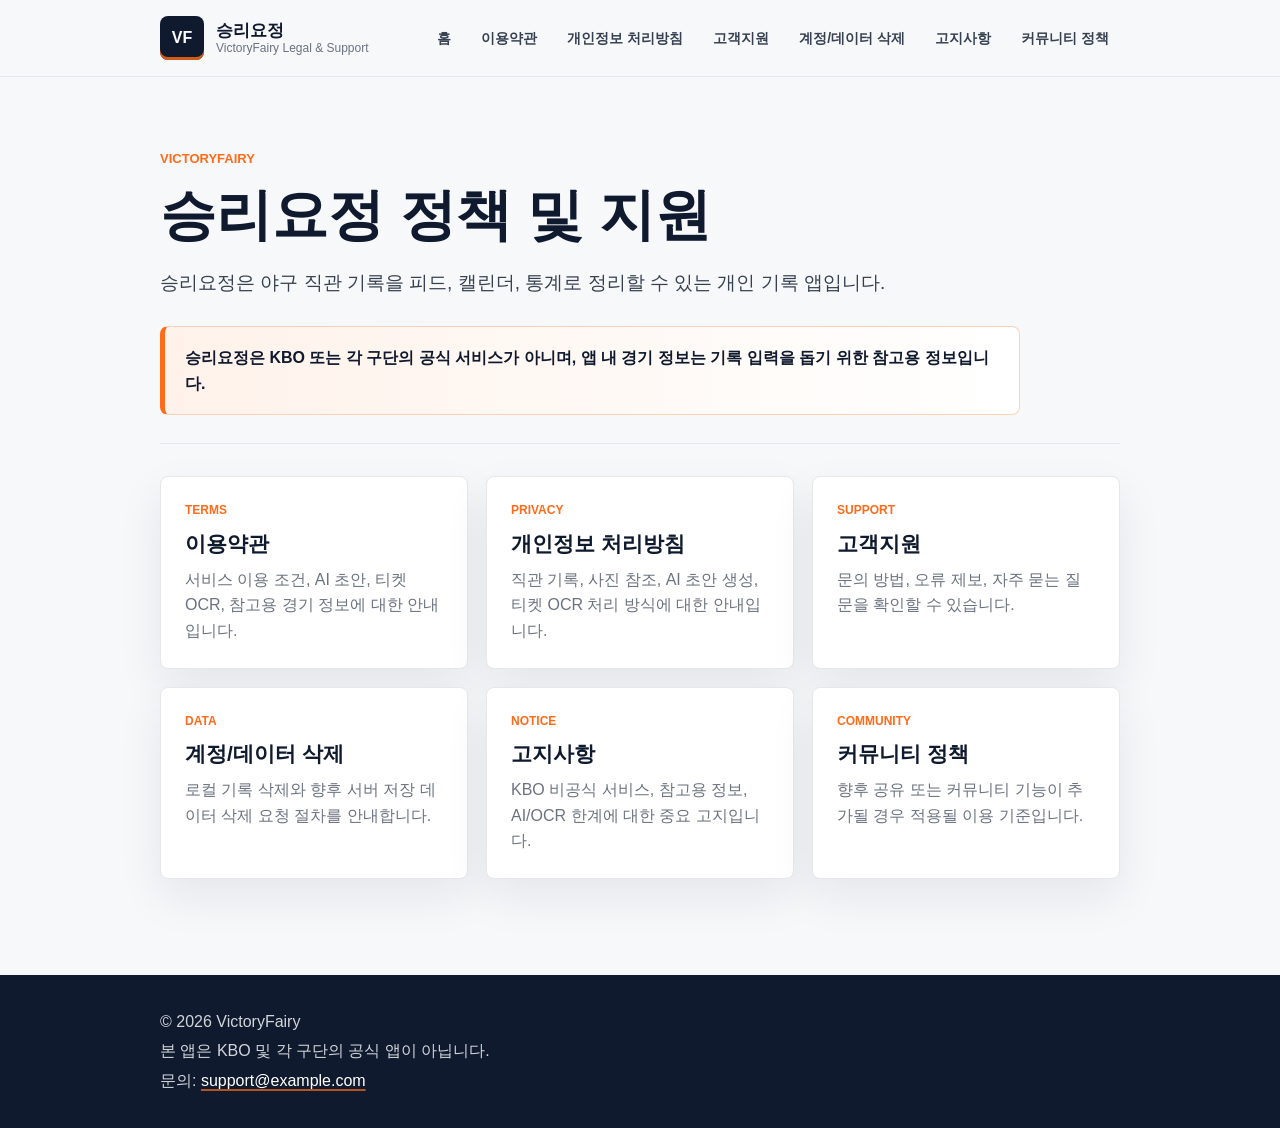
==== index.html @ 868ce9fe "Add VictoryFairy legal pages" ====
<!DOCTYPE html>
<html lang="ko">
<head>
  <meta charset="utf-8">
  <meta name="viewport" content="width=device-width, initial-scale=1">
  <title>승리요정 정책 및 지원</title>
  <meta name="description" content="승리요정 직관일기 정책, 개인정보 처리방침, 고객지원 안내 페이지입니다.">
  <link rel="stylesheet" href="styles.css">
</head>
<body>
  <header class="site-header">
    <div class="container header-inner">
      <a class="brand" href="index.html" aria-label="승리요정 홈">
        <span class="brand-mark">VF</span>
        <span>
          <strong>승리요정</strong>
          <small>VictoryFairy Legal & Support</small>
        </span>
      </a>
      <nav class="nav" aria-label="주요 메뉴">
        <a href="index.html">홈</a>
        <a href="terms.html">이용약관</a>
        <a href="privacy.html">개인정보 처리방침</a>
        <a href="support.html">고객지원</a>
        <a href="delete-account.html">계정/데이터 삭제</a>
        <a href="disclaimer.html">고지사항</a>
        <a href="community-policy.html">커뮤니티 정책</a>
      </nav>
    </div>
  </header>

  <main class="container">
    <section class="hero">
      <p class="eyebrow">VictoryFairy</p>
      <h1>승리요정 정책 및 지원</h1>
      <p class="lead">승리요정은 야구 직관 기록을 피드, 캘린더, 통계로 정리할 수 있는 개인 기록 앱입니다.</p>
      <div class="notice">
        승리요정은 KBO 또는 각 구단의 공식 서비스가 아니며, 앱 내 경기 정보는 기록 입력을 돕기 위한 참고용 정보입니다.
      </div>
    </section>

    <section class="grid cards" aria-label="정책 및 지원 바로가기">
      <a class="card link-card" href="terms.html">
        <span class="card-kicker">Terms</span>
        <h2>이용약관</h2>
        <p>서비스 이용 조건, AI 초안, 티켓 OCR, 참고용 경기 정보에 대한 안내입니다.</p>
      </a>
      <a class="card link-card" href="privacy.html">
        <span class="card-kicker">Privacy</span>
        <h2>개인정보 처리방침</h2>
        <p>직관 기록, 사진 참조, AI 초안 생성, 티켓 OCR 처리 방식에 대한 안내입니다.</p>
      </a>
      <a class="card link-card" href="support.html">
        <span class="card-kicker">Support</span>
        <h2>고객지원</h2>
        <p>문의 방법, 오류 제보, 자주 묻는 질문을 확인할 수 있습니다.</p>
      </a>
      <a class="card link-card" href="delete-account.html">
        <span class="card-kicker">Data</span>
        <h2>계정/데이터 삭제</h2>
        <p>로컬 기록 삭제와 향후 서버 저장 데이터 삭제 요청 절차를 안내합니다.</p>
      </a>
      <a class="card link-card" href="disclaimer.html">
        <span class="card-kicker">Notice</span>
        <h2>고지사항</h2>
        <p>KBO 비공식 서비스, 참고용 정보, AI/OCR 한계에 대한 중요 고지입니다.</p>
      </a>
      <a class="card link-card" href="community-policy.html">
        <span class="card-kicker">Community</span>
        <h2>커뮤니티 정책</h2>
        <p>향후 공유 또는 커뮤니티 기능이 추가될 경우 적용될 이용 기준입니다.</p>
      </a>
    </section>
  </main>

  <footer class="site-footer">
    <div class="container">
      <p>© 2026 VictoryFairy</p>
      <p>본 앱은 KBO 및 각 구단의 공식 앱이 아닙니다.</p>
      <p>문의: <a href="mailto:support@example.com">support@example.com</a></p>
    </div>
  </footer>
</body>
</html>
---- styles.css ----
:root {
  --background: #F7F8FA;
  --card: #FFFFFF;
  --ink: #111827;
  --muted: #6B7280;
  --navy: #101A2E;
  --orange: #FF6B1A;
  --border: #E5E7EB;
  --soft-orange: #FFF2EA;
  --soft-navy: #EEF2F7;
  --shadow: 0 18px 45px rgba(16, 26, 46, 0.08);
}

* {
  box-sizing: border-box;
}

html {
  background: var(--background);
  color: var(--ink);
  font-family: -apple-system, BlinkMacSystemFont, "Apple SD Gothic Neo", "Noto Sans KR", "Segoe UI", sans-serif;
  line-height: 1.6;
  text-size-adjust: 100%;
}

body {
  margin: 0;
  min-width: 320px;
}

a {
  color: var(--navy);
  text-decoration-color: rgba(255, 107, 26, 0.45);
  text-decoration-thickness: 2px;
  text-underline-offset: 3px;
}

a:hover {
  color: var(--orange);
}

.container {
  width: min(100% - 32px, 960px);
  margin: 0 auto;
}

.site-header {
  position: sticky;
  top: 0;
  z-index: 10;
  background: rgba(247, 248, 250, 0.94);
  border-bottom: 1px solid var(--border);
  backdrop-filter: blur(14px);
}

.header-inner {
  display: flex;
  gap: 24px;
  align-items: center;
  justify-content: space-between;
  padding: 16px 0;
}

.brand {
  display: inline-flex;
  gap: 12px;
  align-items: center;
  min-width: 190px;
  color: var(--navy);
  text-decoration: none;
}

.brand-mark {
  display: inline-grid;
  width: 44px;
  height: 44px;
  place-items: center;
  border-radius: 8px;
  background: var(--navy);
  color: #FFFFFF;
  font-weight: 800;
  letter-spacing: 0;
  box-shadow: inset 0 -3px 0 rgba(255, 107, 26, 0.8);
}

.brand strong,
.brand small {
  display: block;
}

.brand strong {
  font-size: 17px;
  line-height: 1.25;
}

.brand small {
  color: var(--muted);
  font-size: 12px;
  line-height: 1.3;
}

.nav {
  display: flex;
  flex-wrap: wrap;
  gap: 8px;
  justify-content: flex-end;
}

.nav a {
  border: 1px solid transparent;
  border-radius: 8px;
  color: #374151;
  font-size: 14px;
  font-weight: 650;
  line-height: 1.2;
  padding: 8px 10px;
  text-decoration: none;
}

.nav a:hover,
.nav a[aria-current="page"] {
  background: var(--soft-orange);
  border-color: #FFD2B8;
  color: var(--navy);
}

.hero,
.page-title {
  padding: 72px 0 28px;
}

.hero {
  border-bottom: 1px solid var(--border);
}

.eyebrow {
  color: var(--orange);
  font-size: 13px;
  font-weight: 800;
  letter-spacing: 0;
  margin: 0 0 10px;
  text-transform: uppercase;
}

h1,
h2,
h3 {
  color: var(--navy);
  letter-spacing: 0;
  line-height: 1.25;
}

h1 {
  font-size: clamp(34px, 6vw, 56px);
  margin: 0;
}

h2 {
  font-size: 24px;
  margin: 34px 0 10px;
}

h2:first-child {
  margin-top: 0;
}

h3 {
  font-size: 18px;
  margin: 26px 0 8px;
}

p {
  margin: 0 0 14px;
}

.lead {
  color: #374151;
  font-size: 19px;
  margin-top: 18px;
  max-width: 760px;
}

.meta,
.muted {
  color: var(--muted);
  font-size: 14px;
}

.notice {
  background: linear-gradient(90deg, var(--soft-orange), #FFFFFF);
  border: 1px solid #FFD2B8;
  border-left: 5px solid var(--orange);
  border-radius: 8px;
  color: var(--navy);
  font-weight: 700;
  margin-top: 28px;
  padding: 18px 20px;
  max-width: 860px;
}

.grid {
  display: grid;
  grid-template-columns: repeat(3, minmax(0, 1fr));
  gap: 18px;
}

.cards {
  padding: 32px 0 72px;
}

.card {
  background: var(--card);
  border: 1px solid var(--border);
  border-radius: 8px;
  box-shadow: var(--shadow);
}

.link-card {
  display: block;
  min-height: 180px;
  padding: 24px;
  text-decoration: none;
  transition: transform 160ms ease, border-color 160ms ease, box-shadow 160ms ease;
}

.link-card:hover {
  border-color: #FDBA74;
  box-shadow: 0 22px 55px rgba(16, 26, 46, 0.12);
  transform: translateY(-2px);
}

.card-kicker {
  color: var(--orange);
  display: block;
  font-size: 12px;
  font-weight: 800;
  margin-bottom: 10px;
  text-transform: uppercase;
}

.link-card h2 {
  font-size: 21px;
  margin: 0 0 10px;
}

.link-card p {
  color: var(--muted);
  margin: 0;
}

.page {
  padding-bottom: 72px;
}

.content {
  padding: 34px;
}

.content p,
.content li {
  color: #374151;
}

.content ul,
.content ol {
  margin: 12px 0 22px;
  padding-left: 22px;
}

.content li + li {
  margin-top: 8px;
}

.faq h3 {
  border-top: 1px solid var(--border);
  padding-top: 20px;
}

.faq h3:first-of-type {
  border-top: 0;
  padding-top: 0;
}

table {
  width: 100%;
  border-collapse: collapse;
  margin: 18px 0;
  overflow: hidden;
}

th,
td {
  border: 1px solid var(--border);
  padding: 12px 14px;
  text-align: left;
  vertical-align: top;
}

th {
  background: var(--soft-navy);
  color: var(--navy);
}

.site-footer {
  background: var(--navy);
  color: #D1D5DB;
  margin-top: 24px;
  padding: 30px 0;
}

.site-footer p {
  margin: 4px 0;
}

.site-footer a {
  color: #FFFFFF;
  text-decoration-color: rgba(255, 107, 26, 0.7);
}

@media (max-width: 800px) {
  .header-inner {
    align-items: flex-start;
    flex-direction: column;
    gap: 14px;
  }

  .nav {
    justify-content: flex-start;
  }

  .grid {
    grid-template-columns: repeat(2, minmax(0, 1fr));
  }
}

@media (max-width: 560px) {
  .container {
    width: min(100% - 24px, 960px);
  }

  .brand {
    min-width: 0;
  }

  .brand-mark {
    width: 40px;
    height: 40px;
  }

  .nav {
    display: grid;
    grid-template-columns: repeat(2, minmax(0, 1fr));
    width: 100%;
  }

  .nav a {
    text-align: center;
  }

  .hero,
  .page-title {
    padding-top: 48px;
  }

  .lead {
    font-size: 17px;
  }

  .grid {
    grid-template-columns: 1fr;
  }

  .content,
  .link-card {
    padding: 22px;
  }
}
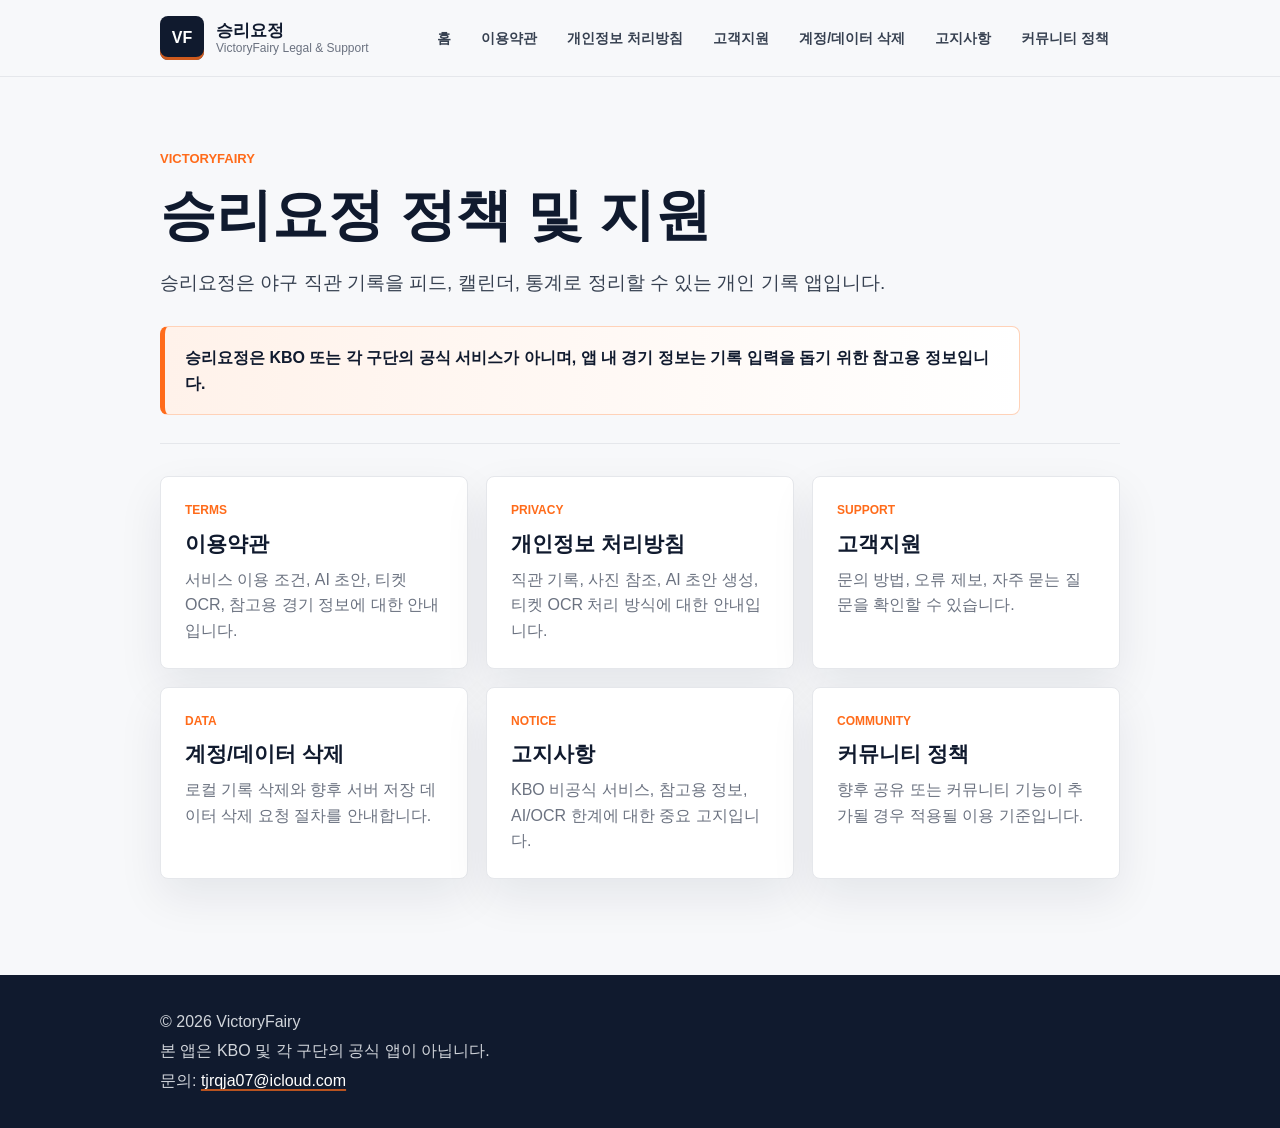
==== commit 04bdda2c: "docs: configure VictoryFairy support email" ====
--- a/index.html
+++ b/index.html
@@ -77,7 +77,7 @@
     <div class="container">
       <p>© 2026 VictoryFairy</p>
       <p>본 앱은 KBO 및 각 구단의 공식 앱이 아닙니다.</p>
-      <p>문의: <a href="mailto:support@example.com">support@example.com</a></p>
+      <p>문의: <a href="mailto:tjrqja07@icloud.com">tjrqja07@icloud.com</a></p>
     </div>
   </footer>
 </body>
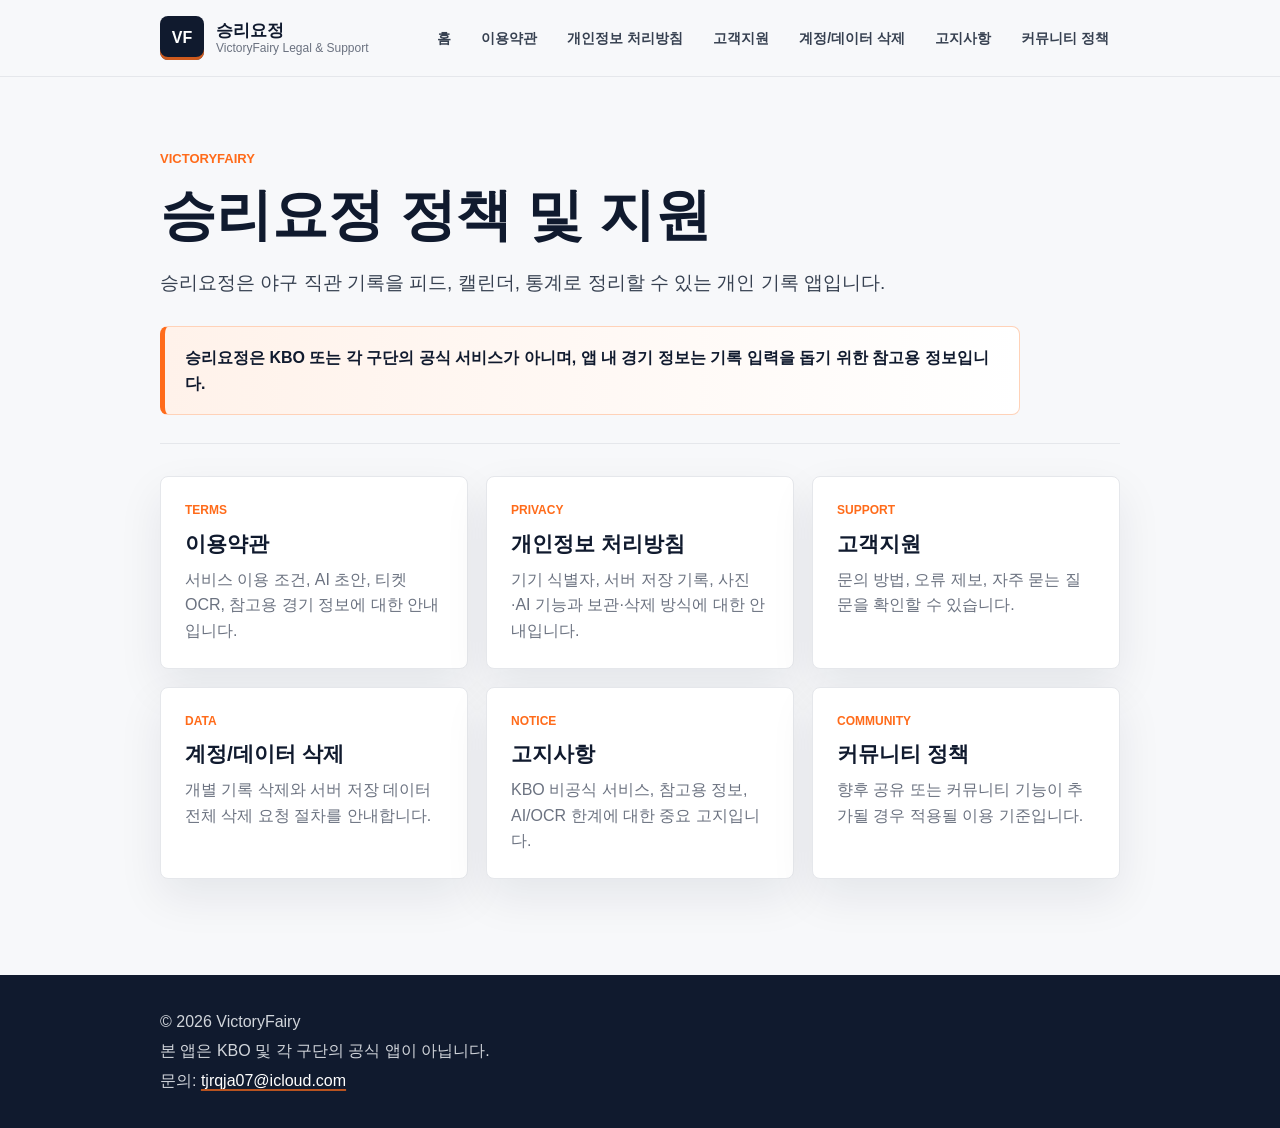
==== commit 6bec27a2: "docs: align privacy policy with app 1.2 data handling" ====
--- a/index.html
+++ b/index.html
@@ -48,7 +48,7 @@
       <a class="card link-card" href="privacy.html">
         <span class="card-kicker">Privacy</span>
         <h2>개인정보 처리방침</h2>
-        <p>직관 기록, 사진 참조, AI 초안 생성, 티켓 OCR 처리 방식에 대한 안내입니다.</p>
+        <p>기기 식별자, 서버 저장 기록, 사진·AI 기능과 보관·삭제 방식에 대한 안내입니다.</p>
       </a>
       <a class="card link-card" href="support.html">
         <span class="card-kicker">Support</span>
@@ -58,7 +58,7 @@
       <a class="card link-card" href="delete-account.html">
         <span class="card-kicker">Data</span>
         <h2>계정/데이터 삭제</h2>
-        <p>로컬 기록 삭제와 향후 서버 저장 데이터 삭제 요청 절차를 안내합니다.</p>
+        <p>개별 기록 삭제와 서버 저장 데이터 전체 삭제 요청 절차를 안내합니다.</p>
       </a>
       <a class="card link-card" href="disclaimer.html">
         <span class="card-kicker">Notice</span>
--- a/styles.css
+++ b/styles.css
@@ -288,6 +288,22 @@
   overflow: hidden;
 }
 
+.table-scroll {
+  margin: 18px 0;
+  overflow-x: auto;
+  overscroll-behavior-inline: contain;
+}
+
+.table-scroll table {
+  margin: 0;
+  min-width: 760px;
+}
+
+.table-scroll:focus-visible {
+  outline: 3px solid rgba(255, 107, 26, 0.45);
+  outline-offset: 3px;
+}
+
 th,
 td {
   border: 1px solid var(--border);
